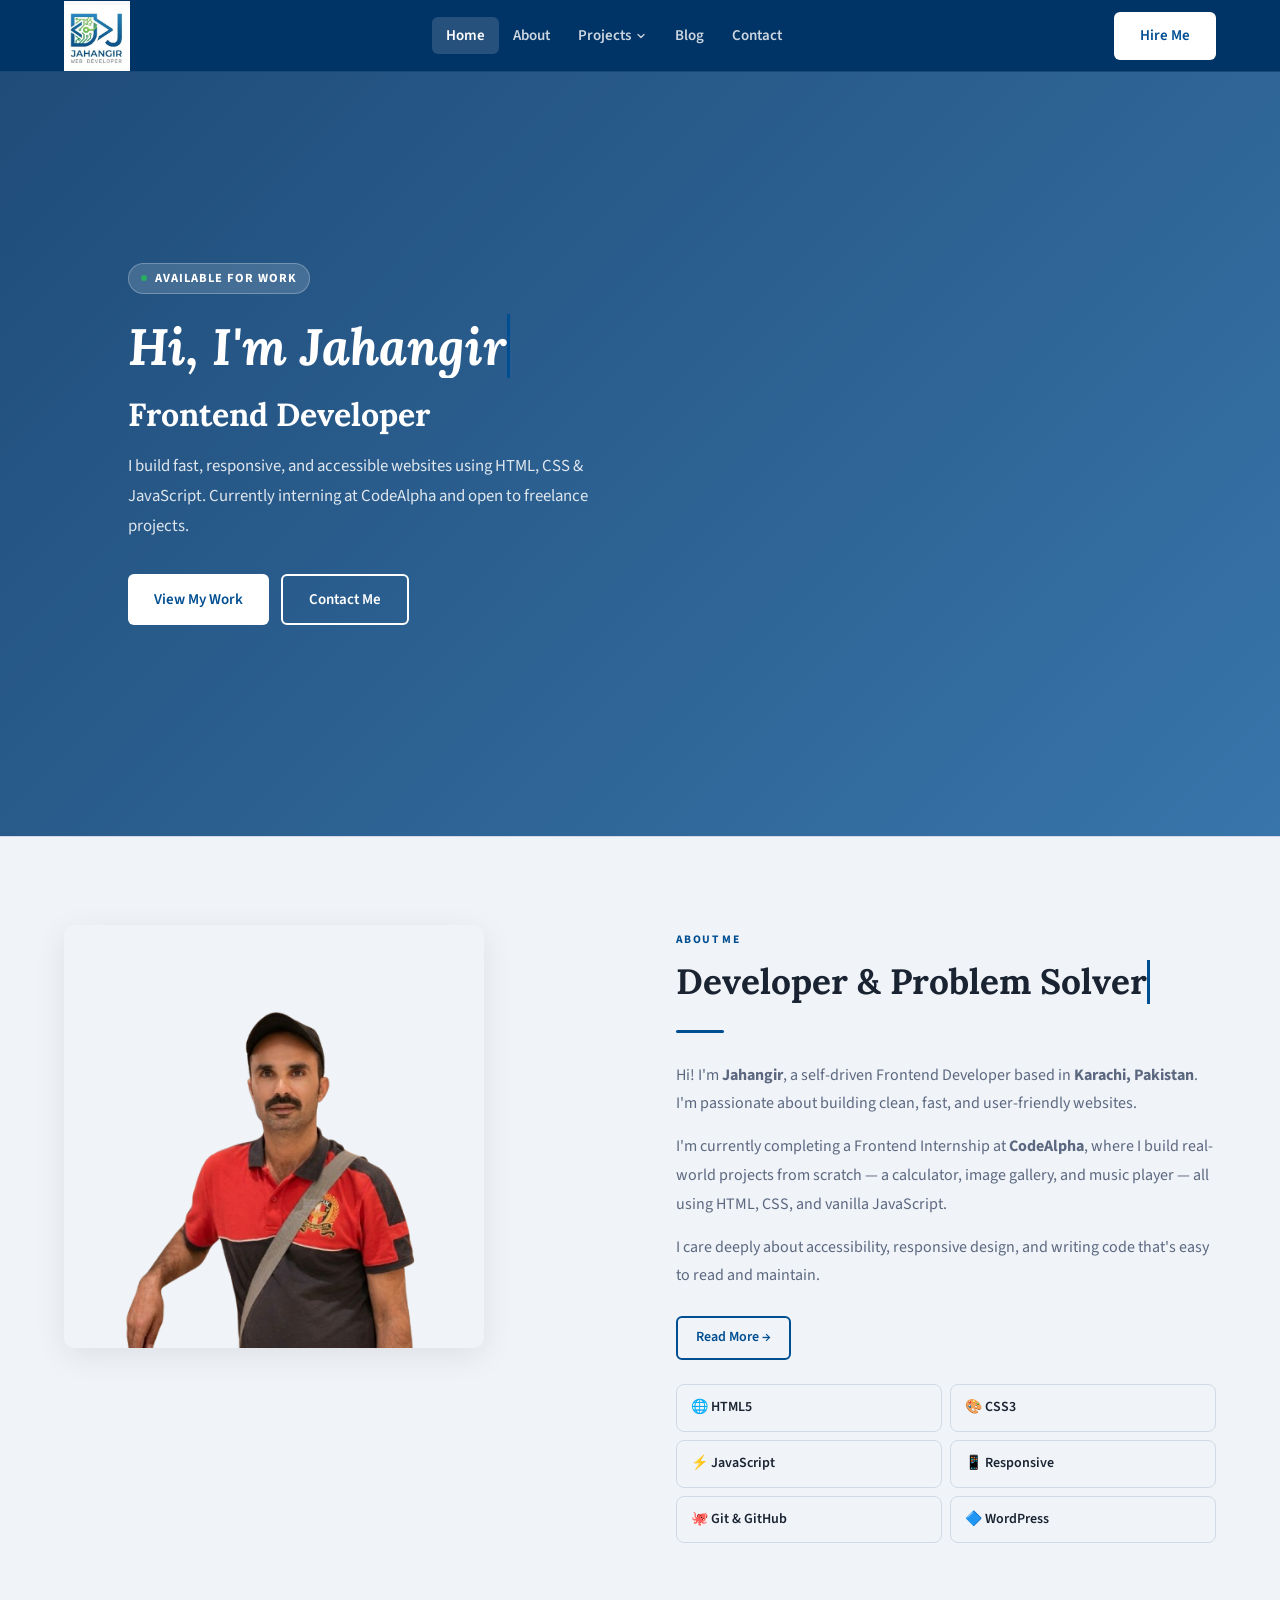
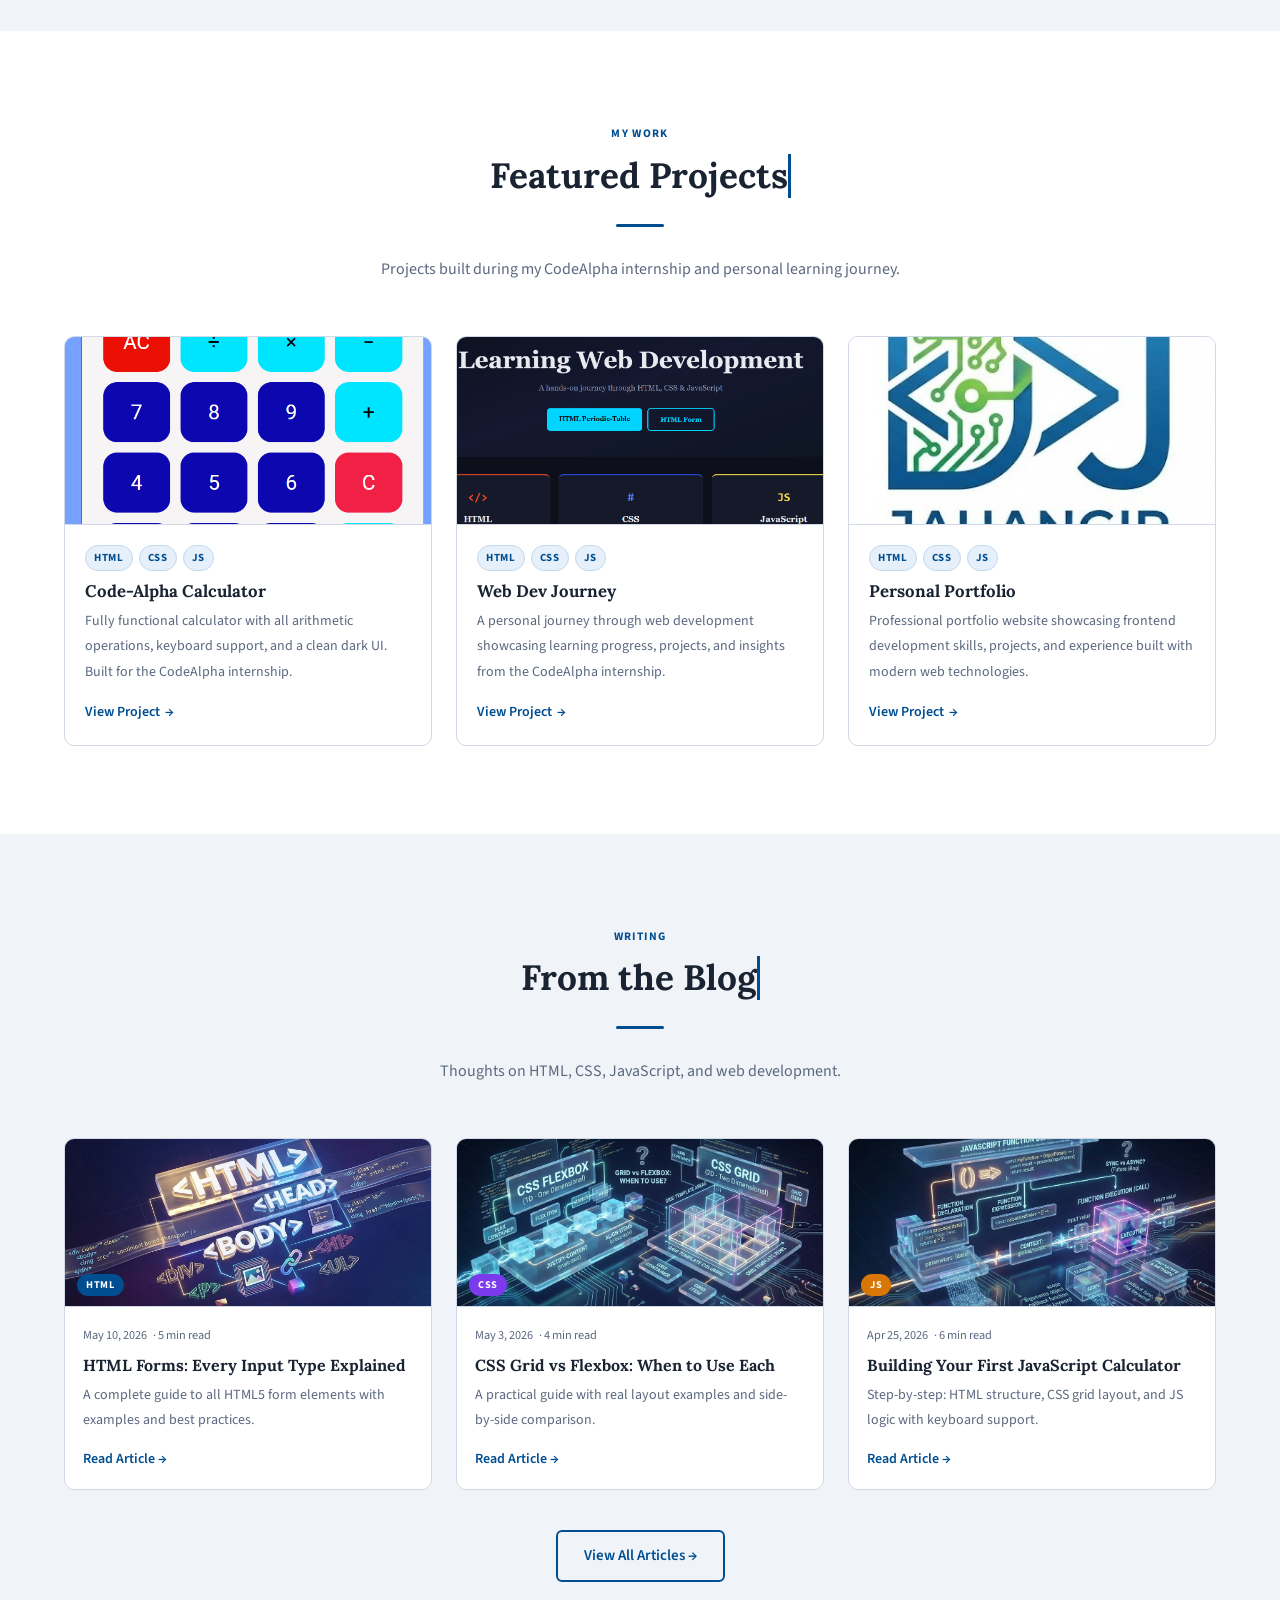
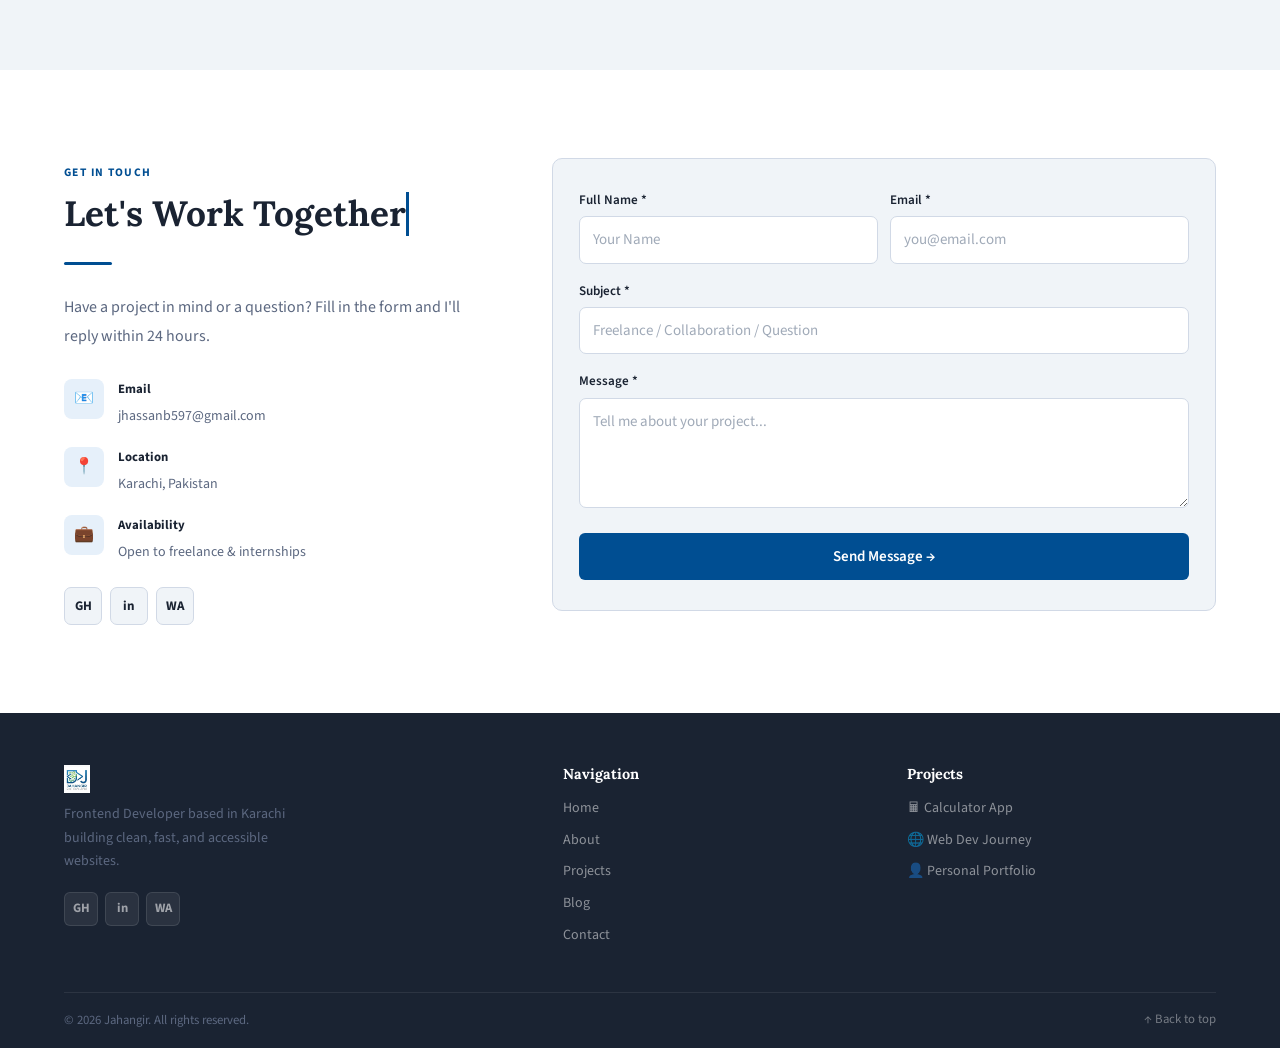
==== index.html @ 10754dc6 "portfolio site" ====
<!DOCTYPE html>
<html lang="en">
<head>
  <meta charset="UTF-8">
  <meta name="viewport" content="width=device-width, initial-scale=1.0">
  <title>Jahangir — Frontend Developer</title>
  <meta name="description" content="Frontend Developer based in Karachi building fast, accessible websites with HTML, CSS and JavaScript.">
  <link rel="preconnect" href="https://fonts.googleapis.com">
  <link rel="preconnect" href="https://fonts.gstatic.com" crossorigin>
  <link href="https://fonts.googleapis.com/css2?family=Lora:wght@400;600;700&family=Source+Sans+3:wght@400;500;600;700&display=swap" rel="stylesheet">
  <link rel="stylesheet" href="assets/css/style.css">
</head>
<body>

<!-- ═══════════════════════════════
     HEADER
═══════════════════════════════ -->
<header class="header" id="top">
  <nav class="nav">

    <!-- Brand — left -->
    <a href="index.html" class="brand" aria-label="Home">
      <img src="assets/images/logo.jpg" alt="Jahangir" style="height:70px;width:auto;">
    </a>

    <!-- Desktop links — right -->
    <ul class="nav-links" role="list">
      <li><a href="index.html" class="active">Home</a></li>
      <li><a href="about.html">About</a></li>
      <li class="dd">
        <a href="#projects" aria-haspopup="true" aria-expanded="false">
          Projects
          <svg viewBox="0 0 24 24" fill="none" stroke="currentColor" stroke-width="2.5" stroke-linecap="round" stroke-linejoin="round" aria-hidden="true"><polyline points="6 9 12 15 18 9"/></svg>
        </a>
        <ul class="dd-menu" role="menu">
          <li><a href="https://jhassanb597-sys.github.io/cal.code.alpha/" role="menuitem">🖩 Calculator</a></li>
          <li><a href="https://jhassanb597-sys.github.io/portfolio-site/" role="menuitem">🌐 Web Dev Journey</a></li>
          <li><a href="#" role="menuitem">👤 Personal Portfolio</a></li>
        </ul>
      </li>
      <li><a href="blog.html">Blog</a></li>
      <li><a href="contact.html">Contact</a></li>
    </ul>

    <a href="contact.html" class="btn btn-solid" style="margin-left:16px;">Hire Me</a>

    <button class="ham" aria-label="Open menu" aria-expanded="false">
      <span></span><span></span><span></span>
    </button>
  </nav>
</header>

<!-- Mobile drawer -->
<nav class="mob" aria-label="Mobile menu">
  <a href="index.html">Home</a>
  <a href="about.html">About</a>
  <a href="#projects">Projects</a>
  <a href="blog.html">Blog</a>
  <a href="contact.html">Contact</a>
  <a href="contact.html" class="btn btn-solid">Hire Me</a>
</nav>

<main>

<!-- ═══════════════════════════════
     HERO
═══════════════════════════════ -->
<section class="hero" id="home">
  <!-- Full background video -->
  <div class="hero-video-bg">
    <video autoplay loop muted playsinline class="hero-video-full">
      <source src="assets/images/code.animate.mp4" type="video/mp4">
      Your browser does not support the video tag.
    </video>
    <div class="hero-video-bg-overlay"></div>
  </div>

  <div class="hero-grid">

    <!-- Left: text -->
    <div class="hero-content">
      <div class="hero-tag">
        <span aria-hidden="true"></span>
        Available for work
      </div>
      <h1><em class="typewriter">Hi, I'm Jahangir</em><br><span class="subtitle">Frontend Developer</span></h1>
      <p class="lead">
        I build fast, responsive, and accessible websites using HTML, CSS & JavaScript.
        Currently interning at CodeAlpha and open to freelance projects.
      </p>
      <div class="hero-btns">
        <a href="https://github.com/jhassanb597-sys" class="btn btn-solid">View My Work</a>
        <a href="contact.html" class="btn btn-border">Contact Me</a>
      </div>
    </div>

  </div>
</section>

<!-- ═══════════════════════════════
     ABOUT
═══════════════════════════════ -->
<section class="sec-alt" id="about">
  <div class="wrap">
    <div class="about-grid">

      <!-- Image -->
      <img src="assets/images/mypic.png" alt="Jahangir" class="reveal" style="width:100%;max-width:420px;border-radius:10px;box-shadow:0 8px 32px rgba(0,0,0,.08);">

      <!-- Text -->
      <div class="about-text reveal">
        <span class="eyebrow">About Me</span>
        <h2><span class="typewriter">Developer & Problem Solver</span></h2>
        <div class="rule"></div>
      <p>Hi! I'm <strong>Jahangir</strong>, a self-driven Frontend Developer based in <strong>Karachi, Pakistan</strong>. I'm passionate about building clean, fast, and user-friendly websites.</p>
        <p>I'm currently completing a Frontend Internship at <strong>CodeAlpha</strong>, where I build real-world projects from scratch — a calculator, image gallery, and music player — all using HTML, CSS, and vanilla JavaScript.</p>
        <p>I care deeply about accessibility, responsive design, and writing code that's easy to read and maintain.</p>
        <a href="about.html" class="btn btn-border btn-sm" style="margin-top:12px;">Read More →</a>

        <div class="skills">
          <div class="skill">🌐 HTML5</div>
          <div class="skill">🎨 CSS3</div>
          <div class="skill">⚡ JavaScript</div>
          <div class="skill">📱 Responsive</div>
          <div class="skill">🐙 Git & GitHub</div>
          <div class="skill">🔷 WordPress</div>
        </div>
      </div>

    </div>
  </div>
</section>

<!-- ═══════════════════════════════
     PROJECTS
═══════════════════════════════ -->
<section class="sec" id="projects">
  <div class="wrap">
    <div class="tc reveal">
      <span class="eyebrow">My Work</span>
      <h2><span class="typewriter">Featured Projects</span></h2>
      <div class="rule"></div>
      <p class="section-intro">Projects built during my CodeAlpha internship and personal learning journey.</p>
    </div>

    <div class="proj-grid">

      <article class="proj-card reveal">
        <div class="proj-thumb" style="background-image:url('assets/images/calculator.png');background-size:cover;background-position:center;">
        </div>
        <div class="proj-body">
          <div class="proj-tags">
            <span class="tag">HTML</span><span class="tag">CSS</span><span class="tag">JS</span>
          </div>
          <h3>Code-Alpha Calculator</h3>
          <p>Fully functional calculator with all arithmetic operations, keyboard support, and a clean dark UI. Built for the CodeAlpha internship.</p>
          <a href="https://jhassanb597-sys.github.io/cal.code.alpha/" class="proj-link" target="_blank" rel="noopener">
            View Project <span aria-hidden="true">→</span>
          </a>
        </div>
      </article>

      <article class="proj-card reveal">
        <div class="proj-thumb" style="background-image:url('assets/images/webdev.png');background-size:cover;background-position:center;">
        </div>
        <div class="proj-body">
          <div class="proj-tags">
            <span class="tag">HTML</span><span class="tag">CSS</span><span class="tag">JS</span>
          </div>
          <h3>Web Dev Journey</h3>
          <p>A personal journey through web development showcasing learning progress, projects, and insights from the CodeAlpha internship.</p>
          <a href="https://jhassanb597-sys.github.io/portfolio-site/" class="proj-link" target="_blank" rel="noopener">
            View Project <span aria-hidden="true">→</span>
          </a>
        </div>
      </article>

      <article class="proj-card reveal">
        <div class="proj-thumb" style="background-image:url('assets/images/logo.jpg');background-size:cover;background-position:center;">
        </div>
        <div class="proj-body">
          <div class="proj-tags">
            <span class="tag">HTML</span><span class="tag">CSS</span><span class="tag">JS</span>
          </div>
          <h3>Personal Portfolio</h3>
          <p>Professional portfolio website showcasing frontend development skills, projects, and experience built with modern web technologies.</p>
          <a href="#" class="proj-link">
            View Project <span aria-hidden="true">→</span>
          </a>
        </div>
      </article>

    </div>
  </div>
</section>

<!-- ═══════════════════════════════
     BLOG PREVIEW
═══════════════════════════════ -->
<section class="sec-alt" id="blog">
  <div class="wrap">
    <div class="tc reveal">
      <span class="eyebrow">Writing</span>
      <h2><span class="typewriter">From the Blog</span></h2>
      <div class="rule"></div>
      <p class="section-intro">Thoughts on HTML, CSS, JavaScript, and web development.</p>
    </div>

    <div class="blog-grid">

      <article class="blog-card reveal">
        <div class="blog-thumb" style="background-image:url('assets/images/html.png');background-size:cover;background-position:center;">
          <span class="blog-cat">HTML</span>
        </div>
        <div class="blog-body">
          <div class="blog-meta"><span>May 10, 2026</span><span>· 5 min read</span></div>
          <h3>HTML Forms: Every Input Type Explained</h3>
          <p>A complete guide to all HTML5 form elements with examples and best practices.</p>
          <a href="blog-post.html" class="read-more">Read Article →</a>
        </div>
      </article>

      <article class="blog-card reveal">
        <div class="blog-thumb" style="background-image:url('assets/images/css.png');background-size:cover;background-position:center;">
          <span class="blog-cat" style="background:#7c3aed;">CSS</span>
        </div>
        <div class="blog-body">
          <div class="blog-meta"><span>May 3, 2026</span><span>· 4 min read</span></div>
          <h3>CSS Grid vs Flexbox: When to Use Each</h3>
          <p>A practical guide with real layout examples and side-by-side comparison.</p>
          <a href="css-grid-vs-flexbox.html" class="read-more">Read Article →</a>
        </div>
      </article>

      <article class="blog-card reveal">
        <div class="blog-thumb" style="background-image:url('assets/images/java.png');background-size:cover;background-position:center;">
          <span class="blog-cat" style="background:#d97706;">JS</span>
        </div>
        <div class="blog-body">
          <div class="blog-meta"><span>Apr 25, 2026</span><span>· 6 min read</span></div>
          <h3>Building Your First JavaScript Calculator</h3>
          <p>Step-by-step: HTML structure, CSS grid layout, and JS logic with keyboard support.</p>
          <a href="js-calculator-guide.html" class="read-more">Read Article →</a>
        </div>
      </article>

    </div>

    <div class="tc reveal" style="margin-top:40px;">
      <a href="blog.html" class="btn btn-border">View All Articles →</a>
    </div>
  </div>
</section>

<!-- ═══════════════════════════════
     CONTACT
═══════════════════════════════ -->
<section class="sec" id="contact">
  <div class="wrap">
    <div class="contact-grid">

      <!-- Info -->
      <div class="contact-info reveal">
        <span class="eyebrow">Get In Touch</span>
        <h2><span class="typewriter">Let's Work Together</span></h2>
        <div class="rule"></div>
        <p>Have a project in mind or a question? Fill in the form and I'll reply within 24 hours.</p>

        <div class="citem">
          <div class="cicon">📧</div>
          <div>
            <strong>Email</strong>
            <a href="mailto:jhassanb597@gmail.com">jhassanb597@gmail.com</a>
          </div>
        </div>
        <div class="citem">
          <div class="cicon">📍</div>
          <div><strong>Location</strong><span>Karachi, Pakistan</span></div>
        </div>
        <div class="citem">
          <div class="cicon">💼</div>
          <div><strong>Availability</strong><span>Open to freelance & internships</span></div>
        </div>

        <div class="socials">
          <a href="https://github.com/jhassanb597-sys"        class="sbtn" target="_blank" rel="noopener" aria-label="GitHub">GH</a>
          <a href="https://linkedin.com/in/yourlinkedin" class="sbtn" target="_blank" rel="noopener" aria-label="LinkedIn">in</a>
          <a href="https://wa.me/923172594192"      class="sbtn" target="_blank" rel="noopener" aria-label="WhatsApp">WA</a>
        </div>
      </div>

      <!-- Form -->
      <div class="reveal">
        <div id="form-success" class="fsuccess">✅ Message sent! I'll reply soon.</div>
        <!--
          To make this form send real emails, choose one:
          A) Formspree — set action="https://formspree.io/f/YOUR_ID" method="POST"
          B) EmailJS   — use emailjs.send() in script.js
          C) PHP       — fetch('/send.php', { method:'POST', body: new FormData(form) })
        -->
        <form class="fbox" id="contact-form" novalidate>
          <div class="row2">
            <div class="field">
              <label for="name">Full Name *</label>
              <input type="text" id="name" name="name" placeholder="Your Name" autocomplete="name" required>
              <span class="ferr" id="name-err" role="alert"></span>
            </div>
            <div class="field">
              <label for="email">Email *</label>
              <input type="email" id="email" name="email" placeholder="you@email.com" autocomplete="email" required>
              <span class="ferr" id="email-err" role="alert"></span>
            </div>
          </div>
          <div class="field">
            <label for="subject">Subject *</label>
            <input type="text" id="subject" name="subject" placeholder="Freelance / Collaboration / Question" required>
            <span class="ferr" id="subject-err" role="alert"></span>
          </div>
          <div class="field">
            <label for="message">Message *</label>
            <textarea id="message" name="message" placeholder="Tell me about your project..." required></textarea>
            <span class="ferr" id="message-err" role="alert"></span>
          </div>
          <button type="submit" class="btn btn-solid" style="width:100%;justify-content:center;">Send Message →</button>
        </form>
      </div>

    </div>
  </div>
</section>

</main>

<!-- ═══════════════════════════════
     FOOTER
═══════════════════════════════ -->
<footer class="footer">
  <div class="wrap">
    <div class="footer-grid">

      <div class="fbrand">
        <a href="index.html" class="brand"><img src="assets/images/logo.jpg" alt="Jahangir" style="height:28px;width:auto;"></a>
        <p>Frontend Developer based in Karachi building clean, fast, and accessible websites.</p>
        <div class="fsoc">
          <a href="https://github.com/jhassanb597-sys"        target="_blank" rel="noopener" aria-label="GitHub">GH</a>
          <a href="https://linkedin.com/in/yourlinkedin" target="_blank" rel="noopener" aria-label="LinkedIn">in</a>
          <a href="https://wa.me/923172594192"      target="_blank" rel="noopener" aria-label="WhatsApp">WA</a>
        </div>
      </div>

      <div class="fcol">
        <h4>Navigation</h4>
        <a href="index.html">Home</a>
        <a href="about.html">About</a>
        <a href="#projects">Projects</a>
        <a href="blog.html">Blog</a>
        <a href="contact.html">Contact</a>
      </div>

      <div class="fcol">
        <h4>Projects</h4>
        <a href="https://jhassanb597-sys.github.io/cal.code.alpha/">🖩 Calculator App</a>
        <a href="https://jhassanb597-sys.github.io/portfolio-site/">🌐 Web Dev Journey</a>
        <a href="#">👤 Personal Portfolio</a>
      </div>

    </div>
    <div class="footer-bar">
      <p>&copy; <span class="yr"></span> Jahangir. All rights reserved.</p>
      <a href="#top">↑ Back to top</a>
    </div>
  </div>
</footer>

<button id="btt" aria-label="Back to top">↑</button>
<script src="assets/js/script.js"></script>
</body>
</html>
---- assets/css/style.css ----
/* ============================================
   Portfolio — style.css (Main Entry Point)
   Light, professional, content-focused
   Inspired by oceanhealthindex.org aesthetic

   This file imports split CSS modules for
   better organization and maintainability.
 ============================================ */

/* ── Import CSS Modules ── */
@import url('variables.css');
@import url('components.css');
@import url('responsive.css');
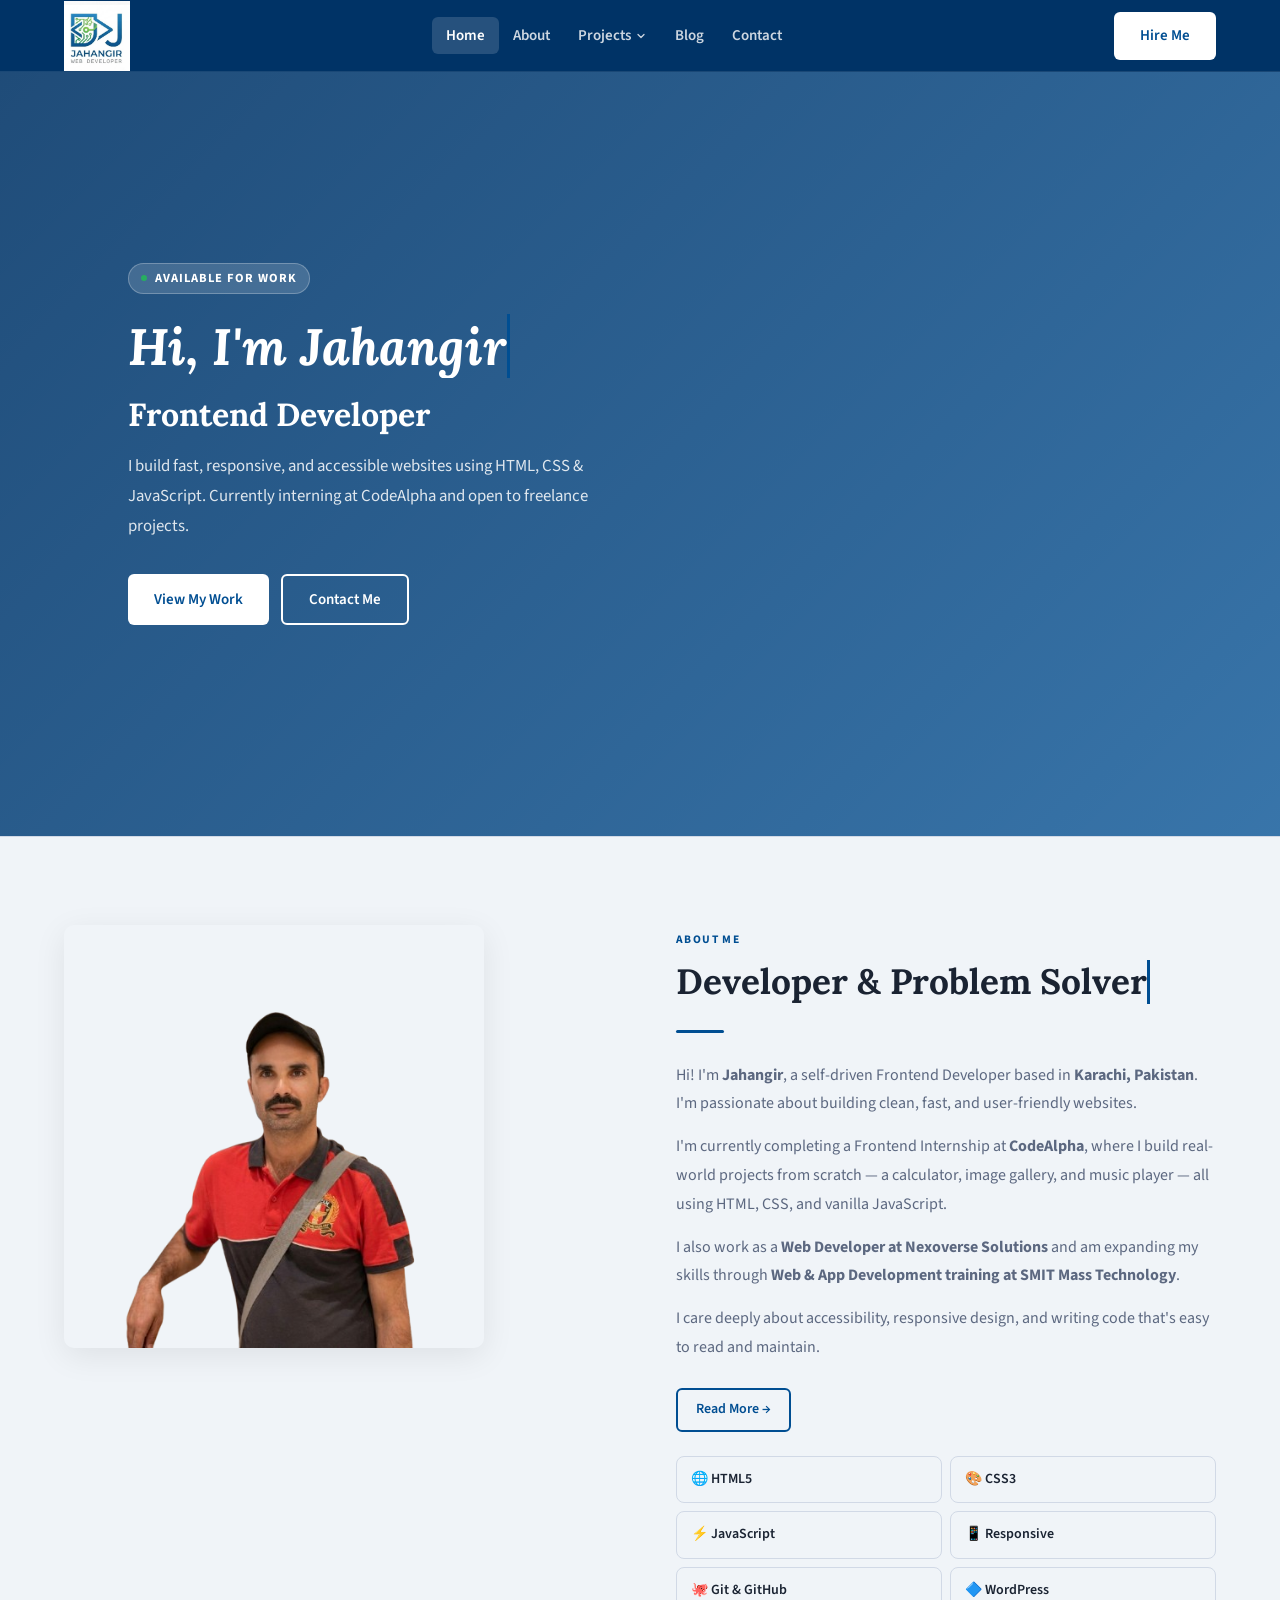
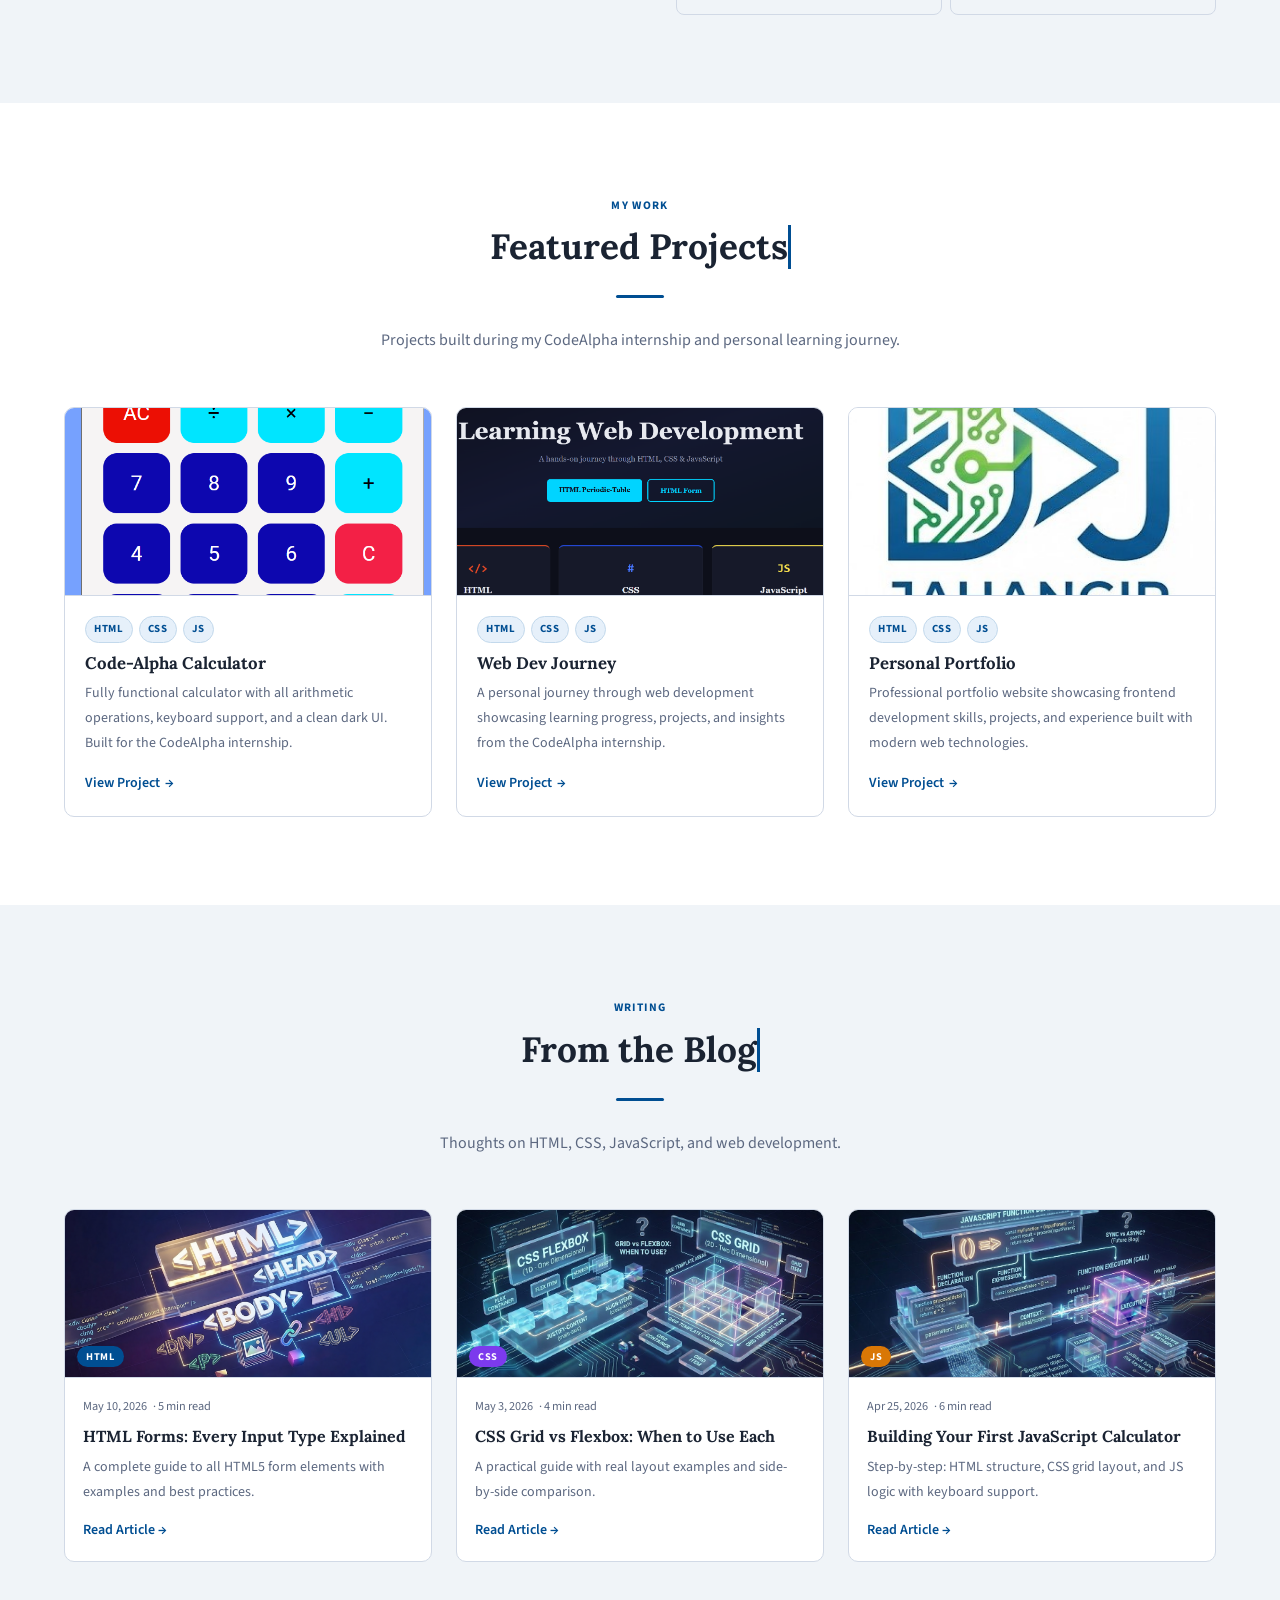
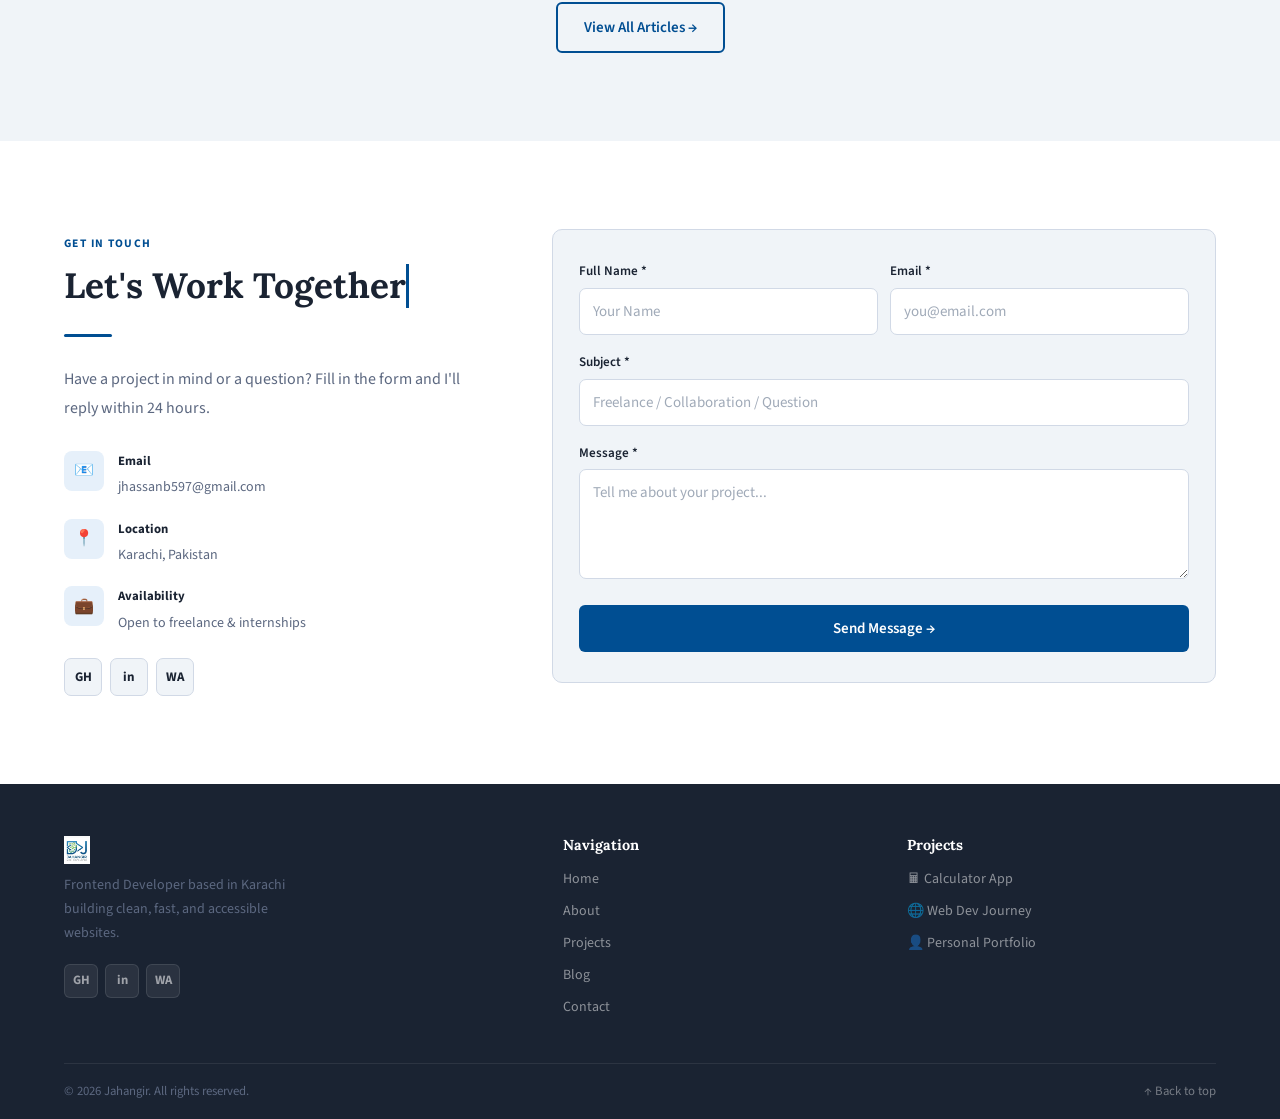
==== commit 8e52566d: "updated" ====
--- a/index.html
+++ b/index.html
@@ -114,6 +114,7 @@
         <div class="rule"></div>
       <p>Hi! I'm <strong>Jahangir</strong>, a self-driven Frontend Developer based in <strong>Karachi, Pakistan</strong>. I'm passionate about building clean, fast, and user-friendly websites.</p>
         <p>I'm currently completing a Frontend Internship at <strong>CodeAlpha</strong>, where I build real-world projects from scratch — a calculator, image gallery, and music player — all using HTML, CSS, and vanilla JavaScript.</p>
+        <p>I also work as a <strong>Web Developer at Nexoverse Solutions</strong> and am expanding my skills through <strong>Web & App Development training at SMIT Mass Technology</strong>.</p>
         <p>I care deeply about accessibility, responsive design, and writing code that's easy to read and maintain.</p>
         <a href="about.html" class="btn btn-border btn-sm" style="margin-top:12px;">Read More →</a>
 
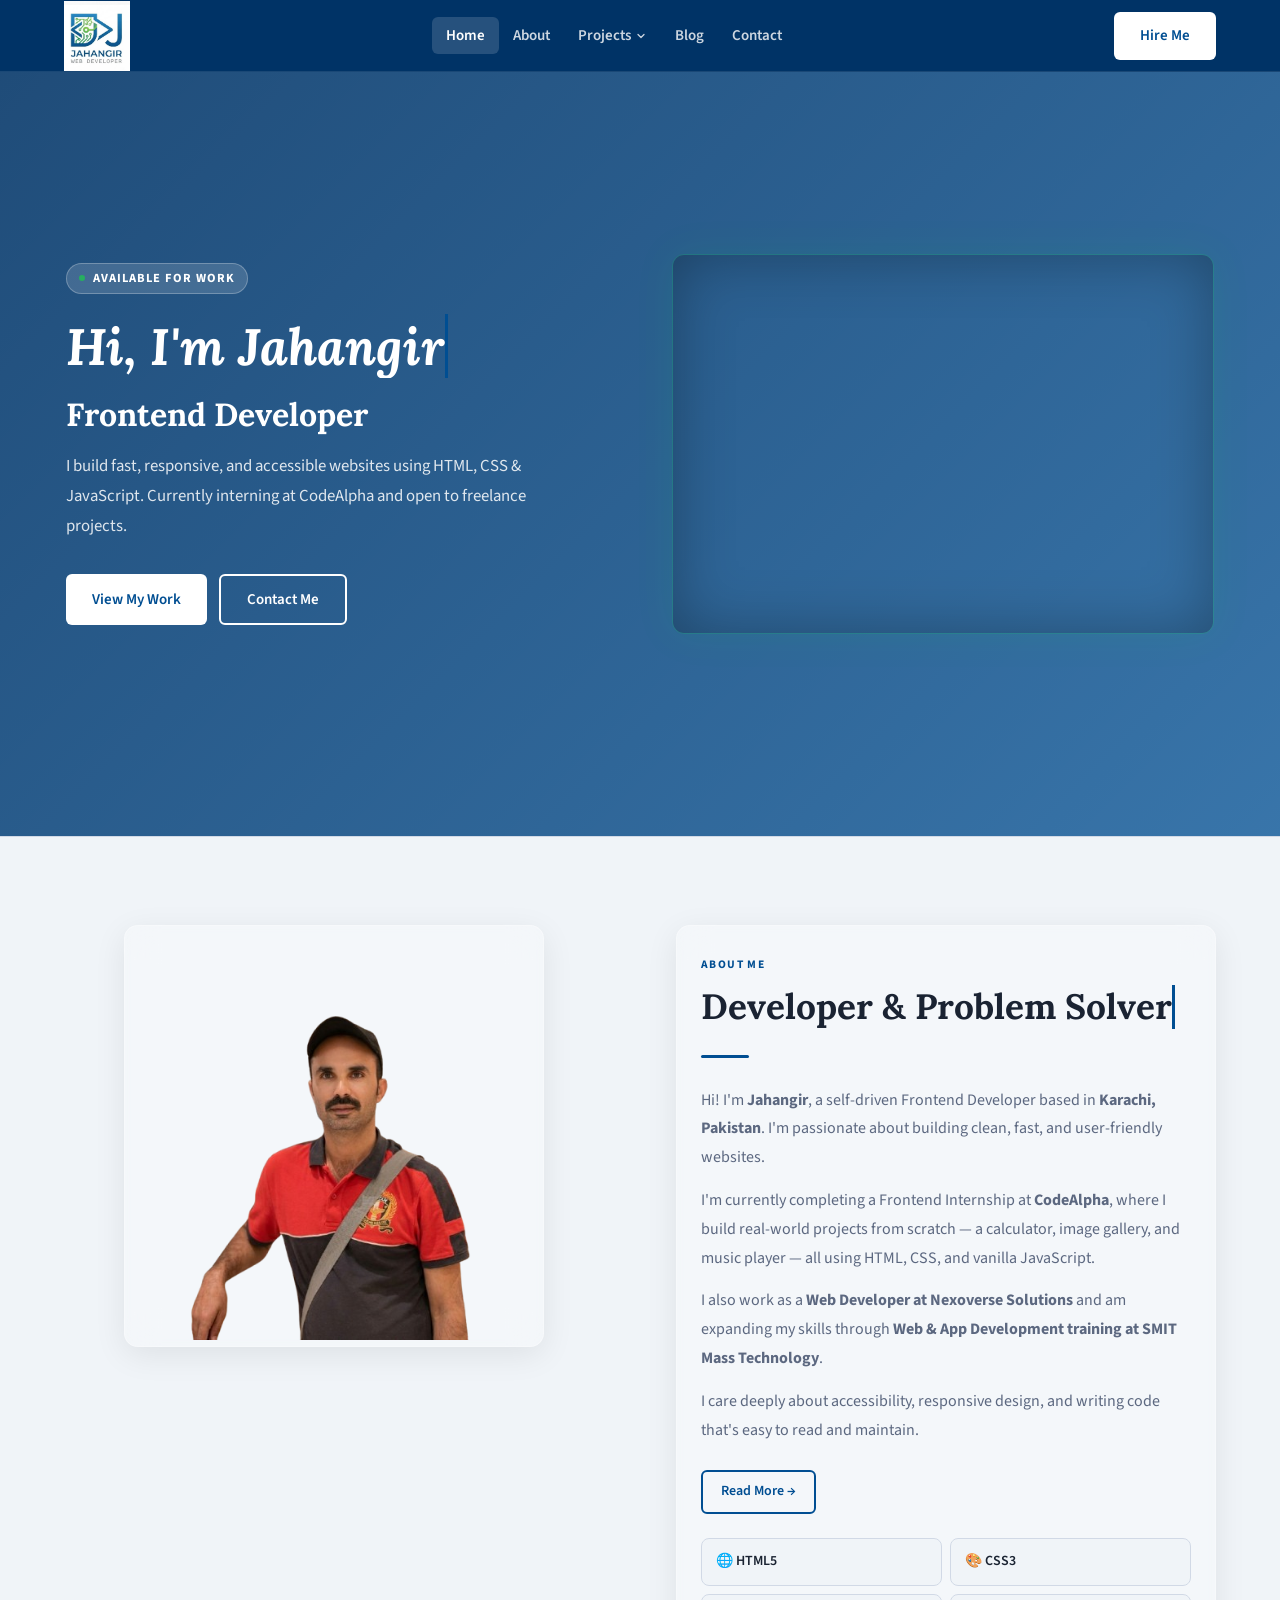
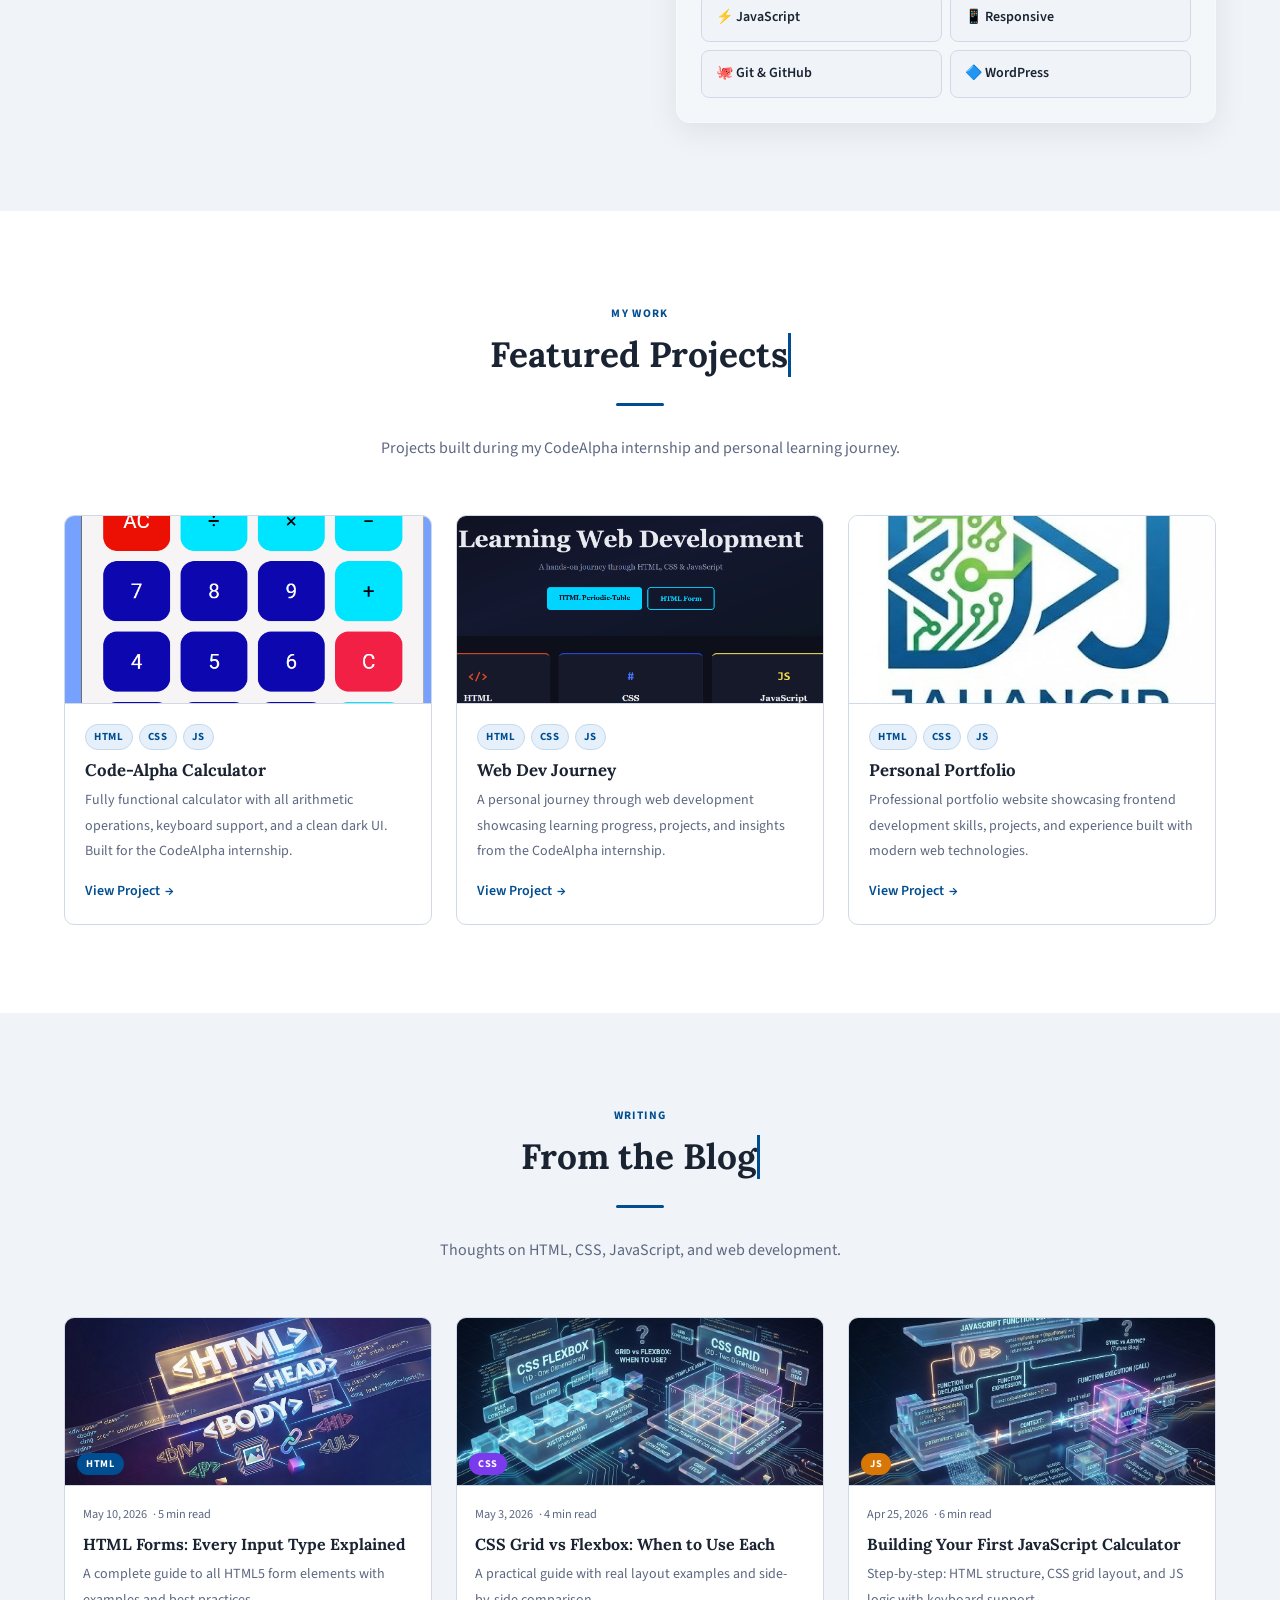
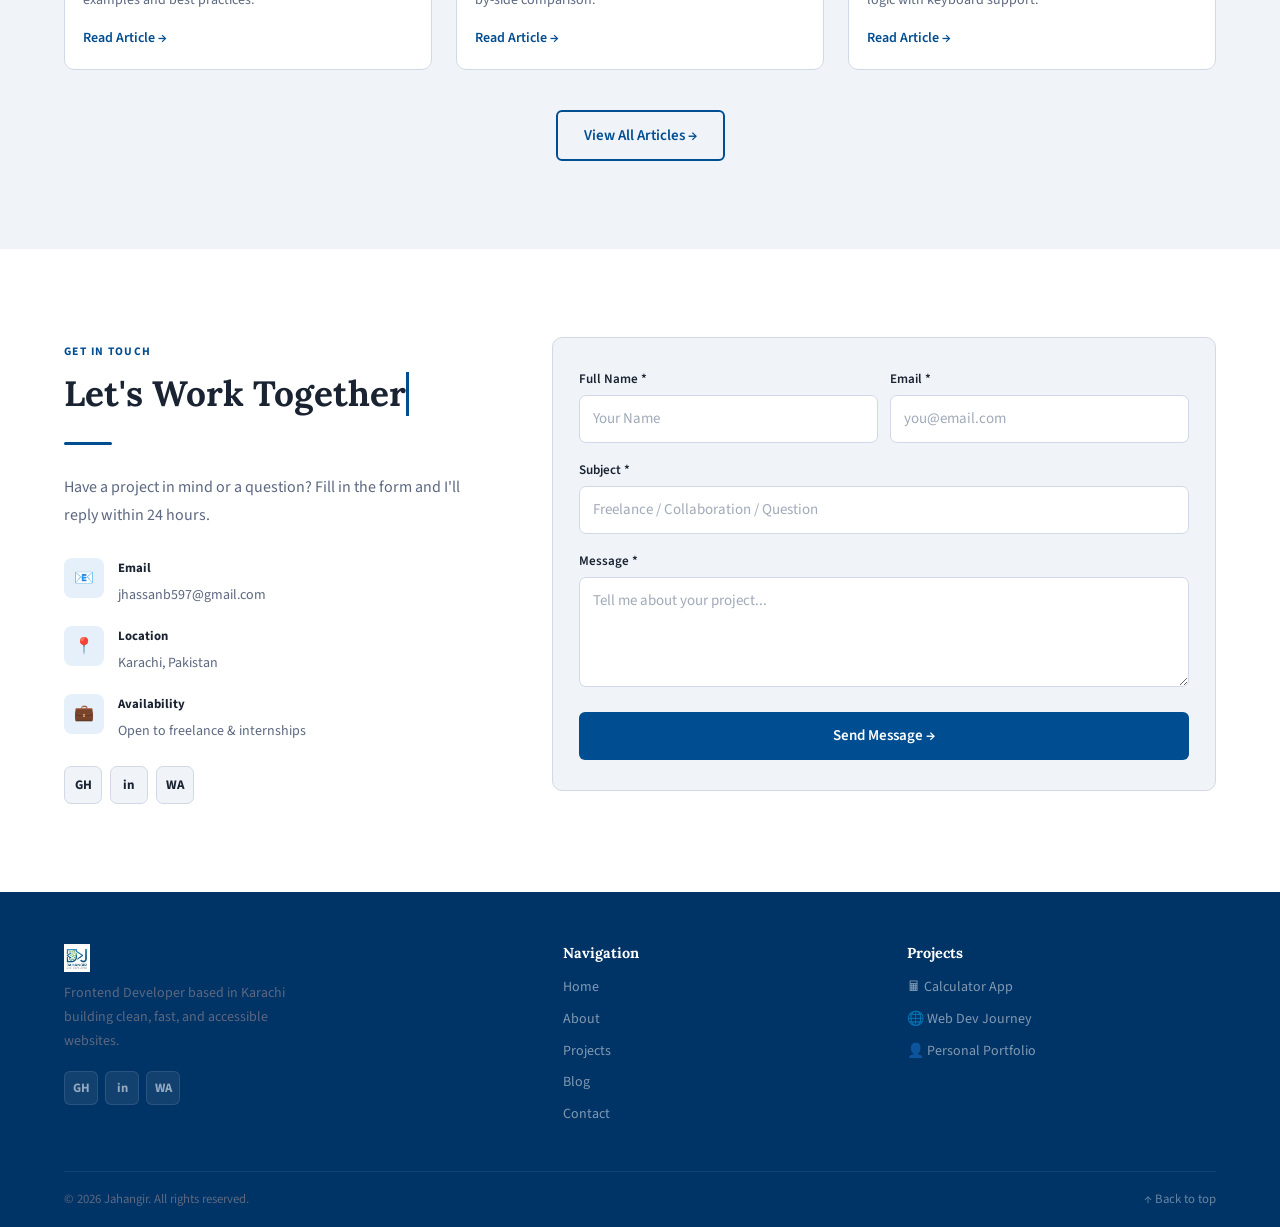
==== commit 91b23c22: "updated styles" ====
--- a/index.html
+++ b/index.html
@@ -9,6 +9,7 @@
   <link rel="preconnect" href="https://fonts.gstatic.com" crossorigin>
   <link href="https://fonts.googleapis.com/css2?family=Lora:wght@400;600;700&family=Source+Sans+3:wght@400;500;600;700&display=swap" rel="stylesheet">
   <link rel="stylesheet" href="assets/css/style.css">
+  <link rel="stylesheet" href="assets/css/matrix-rain.css">
 </head>
 <body>
 
@@ -94,6 +95,11 @@
       </div>
     </div>
 
+    <!-- Right: Matrix Rain Canvas -->
+    <div class="hero-matrix" aria-hidden="true">
+      <canvas id="matrix-canvas"></canvas>
+    </div>
+
   </div>
 </section>
 
@@ -105,10 +111,10 @@
     <div class="about-grid">
 
       <!-- Image -->
-      <img src="assets/images/mypic.png" alt="Jahangir" class="reveal" style="width:100%;max-width:420px;border-radius:10px;box-shadow:0 8px 32px rgba(0,0,0,.08);">
+      <img src="assets/images/mypic.png" alt="Jahangir" class="reveal glass" style="width:100%;max-width:420px;padding:6px;margin:0 auto;position:sticky;top:calc(var(--header-height) + 30px);">
 
       <!-- Text -->
-      <div class="about-text reveal">
+      <div class="about-text reveal glass">
         <span class="eyebrow">About Me</span>
         <h2><span class="typewriter">Developer & Problem Solver</span></h2>
         <div class="rule"></div>
@@ -293,12 +299,6 @@
       <!-- Form -->
       <div class="reveal">
         <div id="form-success" class="fsuccess">✅ Message sent! I'll reply soon.</div>
-        <!--
-          To make this form send real emails, choose one:
-          A) Formspree — set action="https://formspree.io/f/YOUR_ID" method="POST"
-          B) EmailJS   — use emailjs.send() in script.js
-          C) PHP       — fetch('/send.php', { method:'POST', body: new FormData(form) })
-        -->
         <form class="fbox" id="contact-form" novalidate>
           <div class="row2">
             <div class="field">
@@ -344,7 +344,7 @@
         <p>Frontend Developer based in Karachi building clean, fast, and accessible websites.</p>
         <div class="fsoc">
           <a href="https://github.com/jhassanb597-sys"        target="_blank" rel="noopener" aria-label="GitHub">GH</a>
-          <a href="https://linkedin.com/in/yourlinkedin" target="_blank" rel="noopener" aria-label="LinkedIn">in</a>
+          <a href="https://www.linkedin.com/in/jahangir-hassan-9037ba404/" target="_blank" rel="noopener" aria-label="LinkedIn">in</a>
           <a href="https://wa.me/923172594192"      target="_blank" rel="noopener" aria-label="WhatsApp">WA</a>
         </div>
       </div>
@@ -375,5 +375,6 @@
 
 <button id="btt" aria-label="Back to top">↑</button>
 <script src="assets/js/script.js"></script>
+<script src="assets/js/matrix-rain.js"></script>
 </body>
 </html>
--- a/assets/css/style.css
+++ b/assets/css/style.css
@@ -1,12 +1,3 @@
-/* ============================================
-   Portfolio — style.css (Main Entry Point)
-   Light, professional, content-focused
-   Inspired by oceanhealthindex.org aesthetic
-
-   This file imports split CSS modules for
-   better organization and maintainability.
- ============================================ */
-
 /* ── Import CSS Modules ── */
 @import url('variables.css');
 @import url('components.css');
--- a/assets/css/matrix-rain.css
+++ b/assets/css/matrix-rain.css
@@ -0,0 +1,22 @@
+/* ============================================
+   CSS Matrix Rain Effect
+ ============================================ */
+
+.hero-matrix {
+  position: relative;
+  height: 380px;
+  width: 100%;
+  border-radius: 12px;
+  overflow: hidden;
+  box-shadow: 0 0 40px rgba(0, 255, 65, 0.08), inset 0 0 60px rgba(0, 0, 0, 0.3);
+  border: 1px solid rgba(0, 255, 65, 0.15);
+}
+.hero-matrix canvas {
+  display: block;
+  width: 100%;
+  height: 100%;
+}
+
+@media (max-width: 768px) {
+  .hero-matrix { height: 240px; max-width: 420px; margin: 0 auto; }
+}
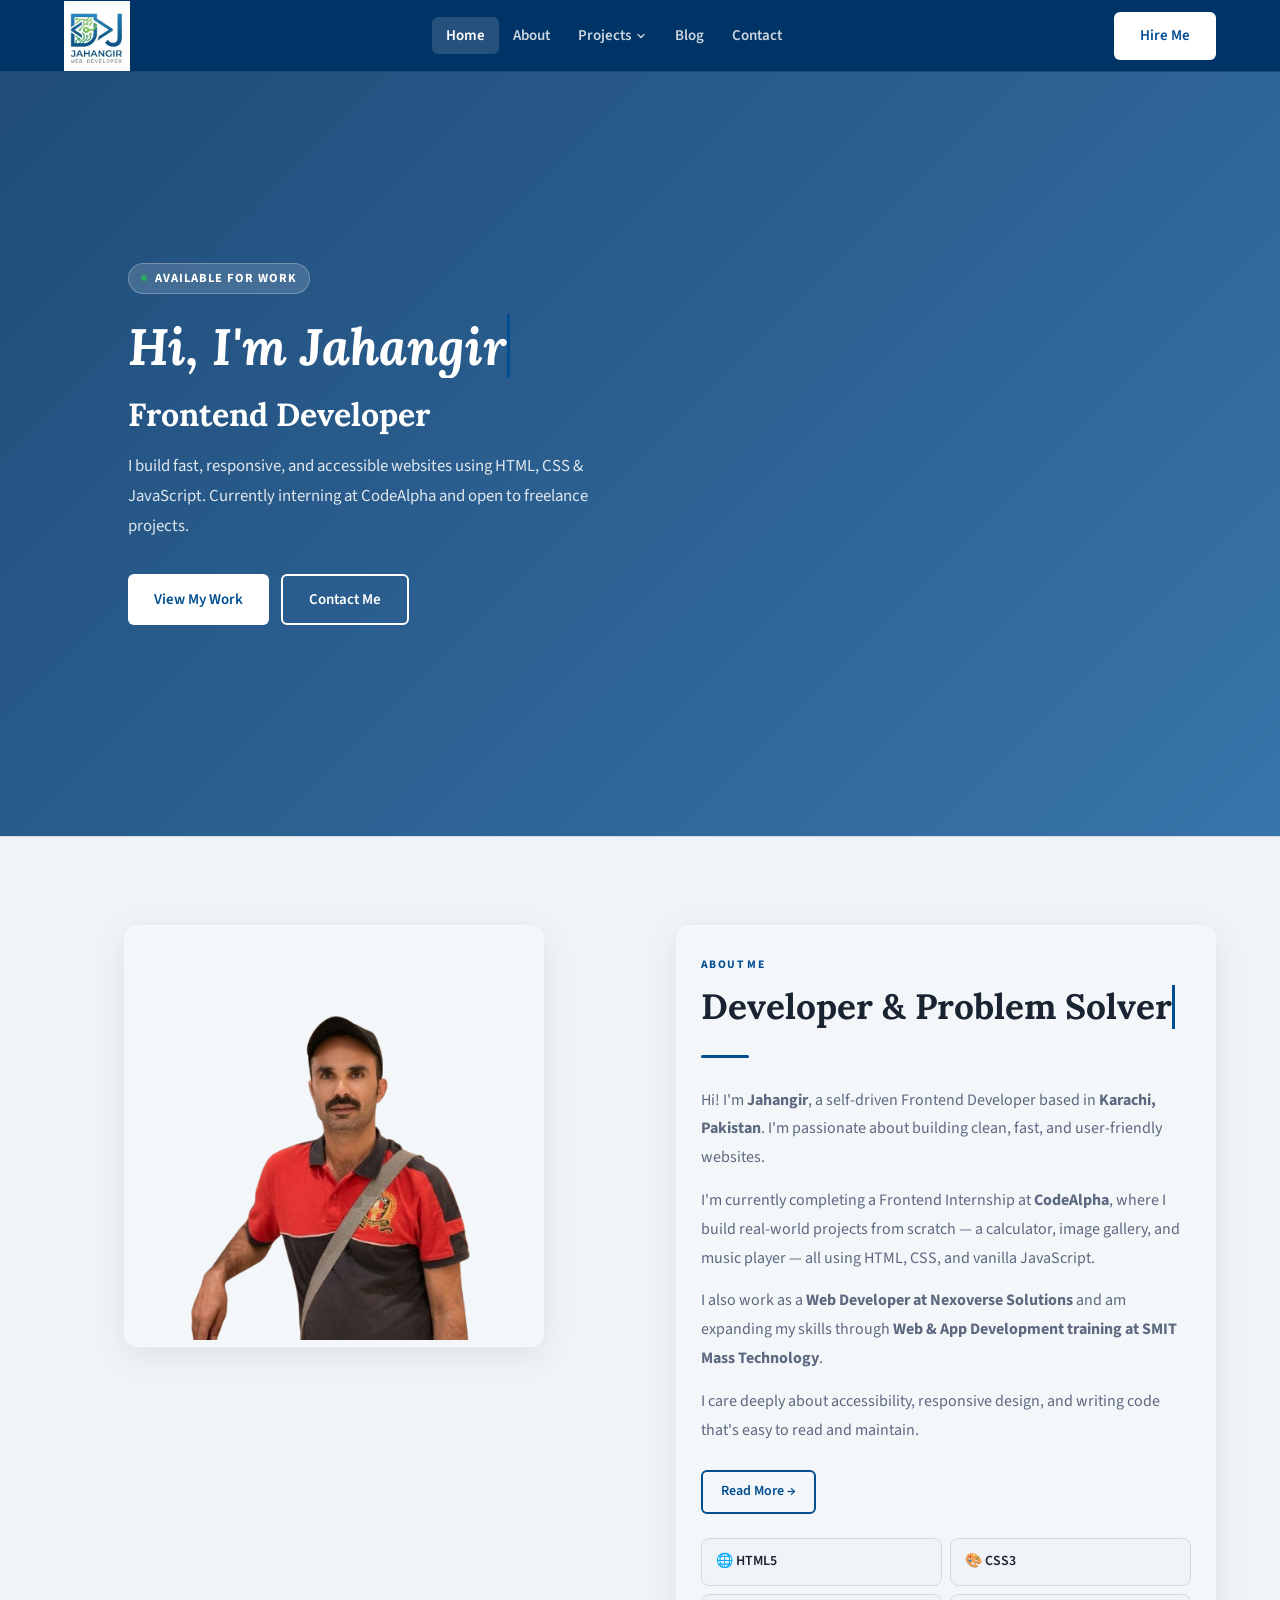
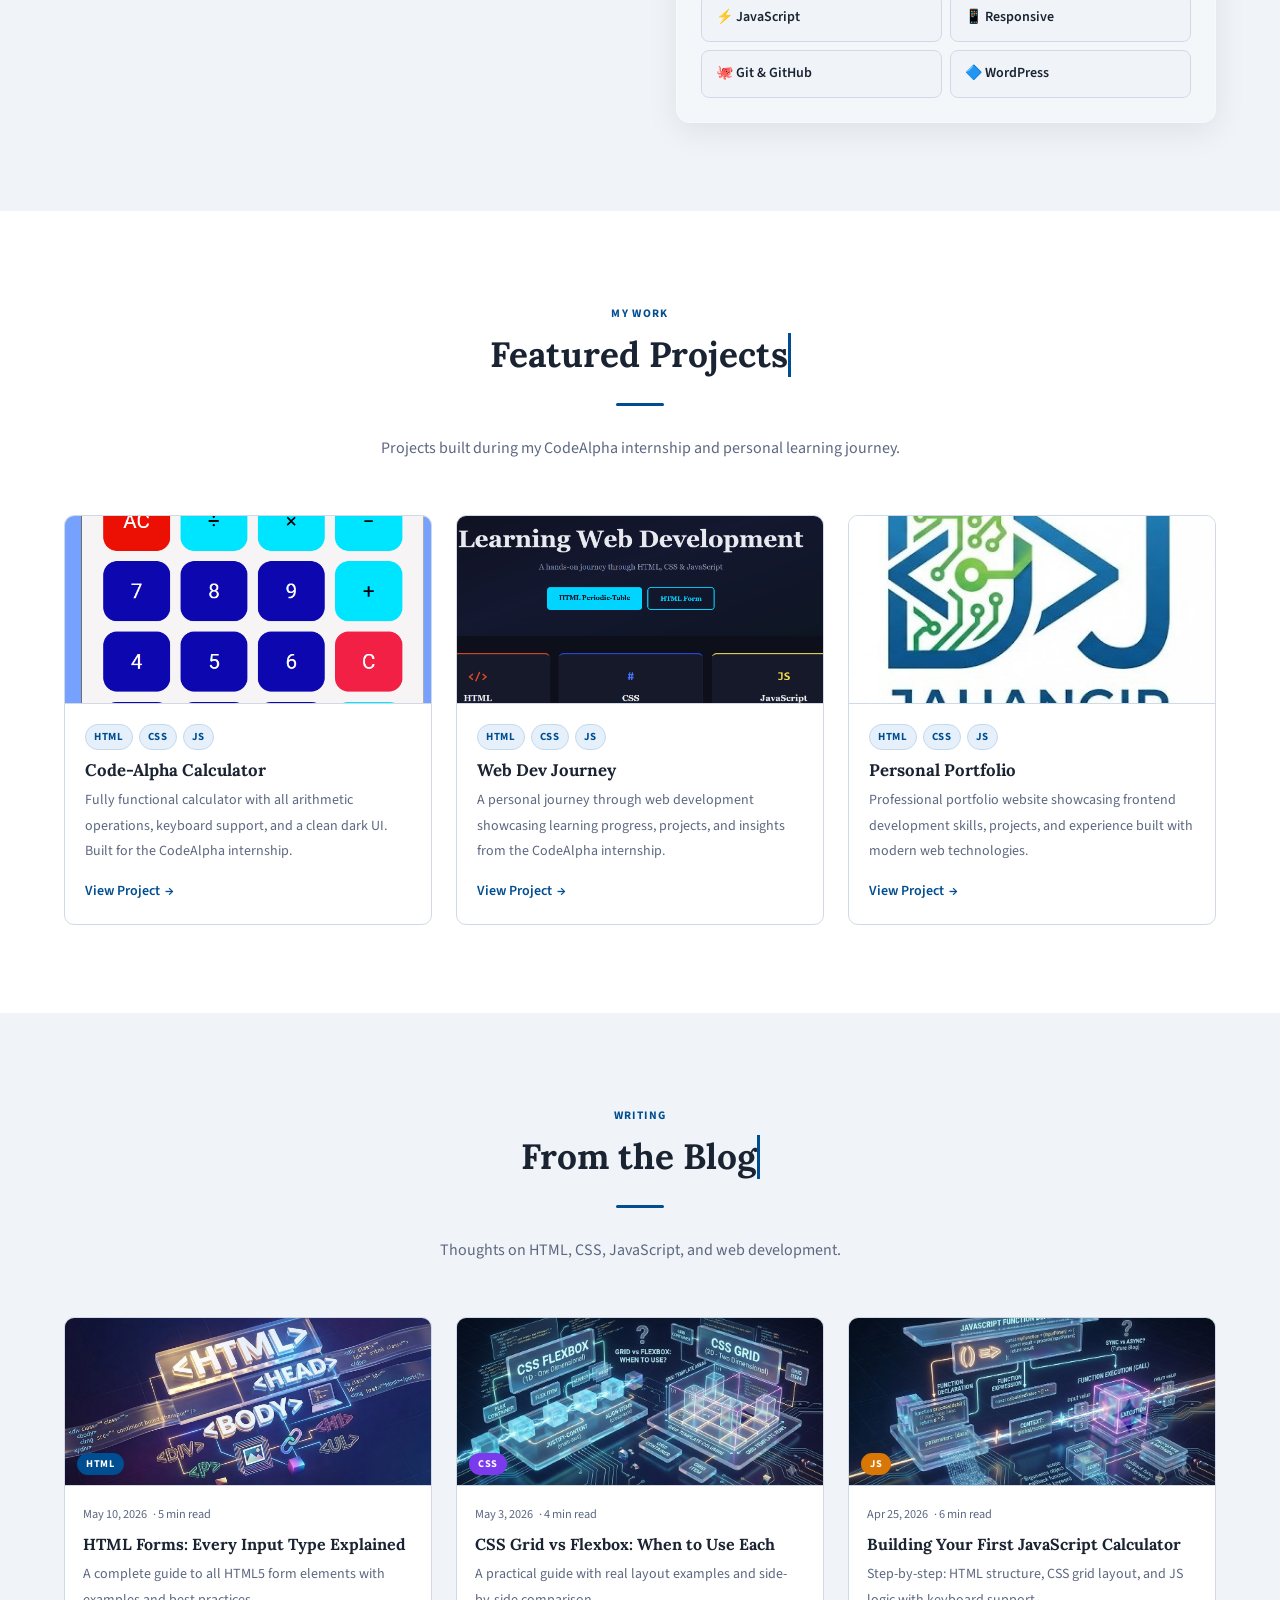
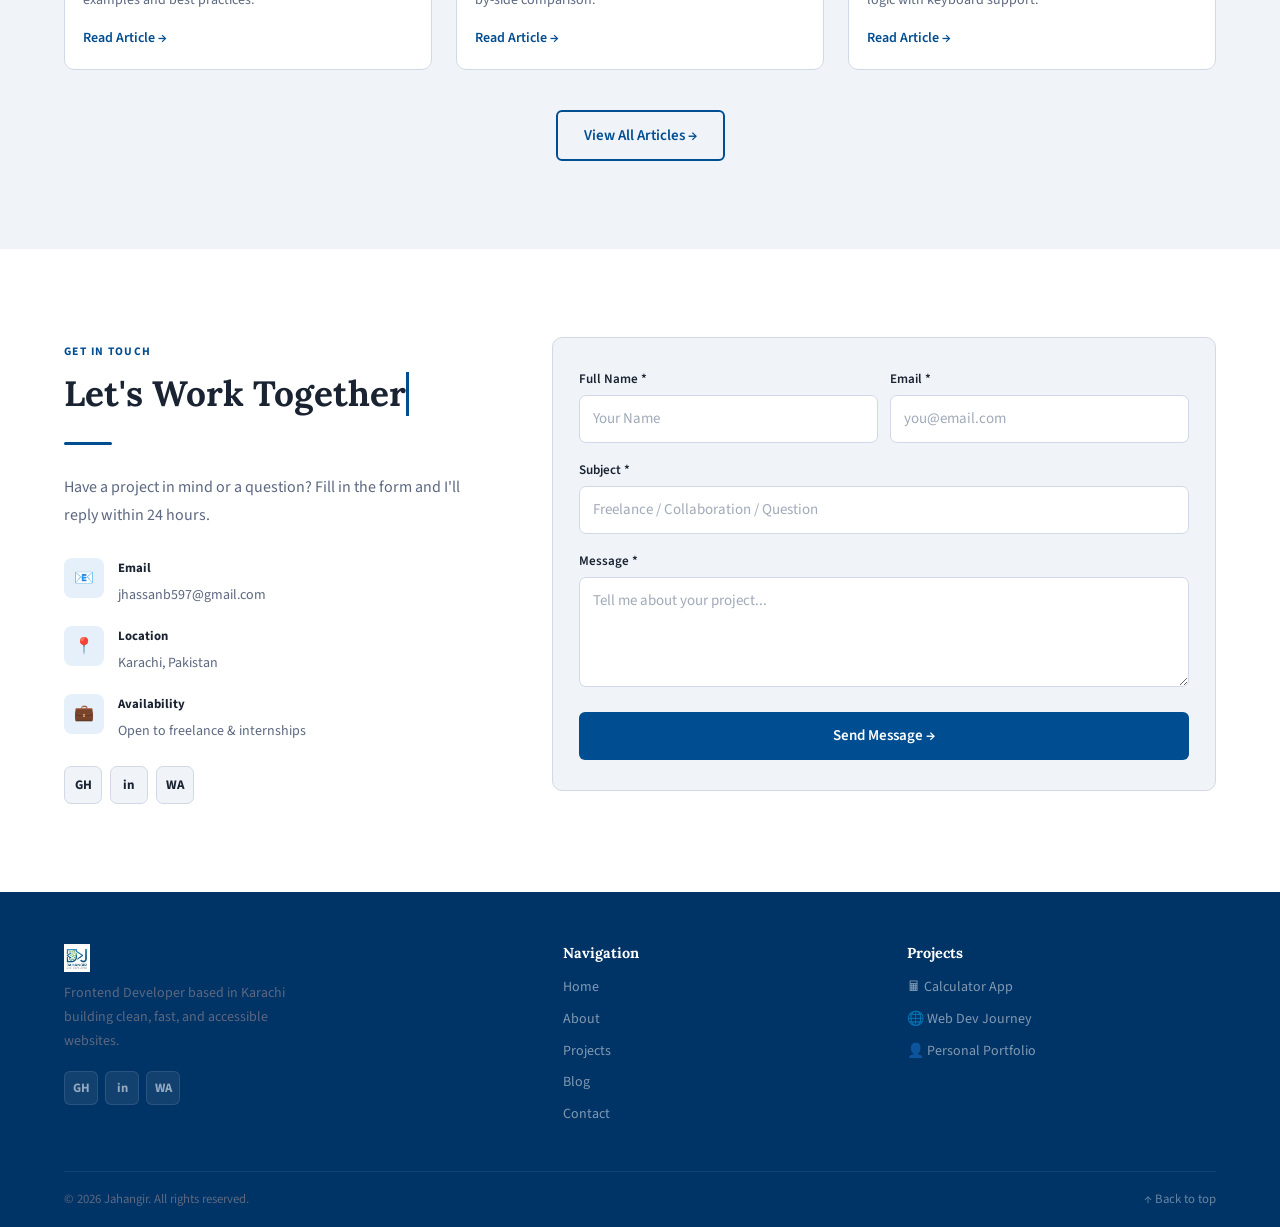
==== commit 9599f52f: "updated about and matrix" ====
--- a/index.html
+++ b/index.html
@@ -13,9 +13,7 @@
 </head>
 <body>
 
-<!-- ═══════════════════════════════
-     HEADER
-═══════════════════════════════ -->
+<!-- HEADER -->
 <header class="header" id="top">
   <nav class="nav">
 
@@ -63,16 +61,15 @@
 
 <main>
 
-<!-- ═══════════════════════════════
-     HERO
-═══════════════════════════════ -->
+<!-- HERO -->
 <section class="hero" id="home">
-  <!-- Full background video -->
+  <!-- Full background video + matrix canvas -->
   <div class="hero-video-bg">
-    <video autoplay loop muted playsinline class="hero-video-full">
+    <video autoplay muted playsinline class="hero-video-full" id="hero-video">
       <source src="assets/images/code.animate.mp4" type="video/mp4">
       Your browser does not support the video tag.
     </video>
+    <canvas id="matrix-bg-canvas" class="hero-matrix-bg"></canvas>
     <div class="hero-video-bg-overlay"></div>
   </div>
 
@@ -95,17 +92,11 @@
       </div>
     </div>
 
-    <!-- Right: Matrix Rain Canvas -->
-    <div class="hero-matrix" aria-hidden="true">
-      <canvas id="matrix-canvas"></canvas>
-    </div>
-
-  </div>
-</section>
-
-<!-- ═══════════════════════════════
-     ABOUT
-═══════════════════════════════ -->
+
+  </div>
+</section>
+
+<!-- ABOUT -->
 <section class="sec-alt" id="about">
   <div class="wrap">
     <div class="about-grid">
@@ -138,9 +129,7 @@
   </div>
 </section>
 
-<!-- ═══════════════════════════════
-     PROJECTS
-═══════════════════════════════ -->
+<!-- PROJECTS -->
 <section class="sec" id="projects">
   <div class="wrap">
     <div class="tc reveal">
@@ -201,9 +190,7 @@
   </div>
 </section>
 
-<!-- ═══════════════════════════════
-     BLOG PREVIEW
-═══════════════════════════════ -->
+<!-- BLOG -->
 <section class="sec-alt" id="blog">
   <div class="wrap">
     <div class="tc reveal">
@@ -259,9 +246,7 @@
   </div>
 </section>
 
-<!-- ═══════════════════════════════
-     CONTACT
-═══════════════════════════════ -->
+<!-- CONTACT -->
 <section class="sec" id="contact">
   <div class="wrap">
     <div class="contact-grid">
@@ -332,9 +317,7 @@
 
 </main>
 
-<!-- ═══════════════════════════════
-     FOOTER
-═══════════════════════════════ -->
+<!-- FOOTER -->
 <footer class="footer">
   <div class="wrap">
     <div class="footer-grid">
--- a/assets/css/style.css
+++ b/assets/css/style.css
@@ -1,4 +1,3 @@
-/* ── Import CSS Modules ── */
 @import url('variables.css');
 @import url('components.css');
 @import url('responsive.css');
--- a/assets/css/matrix-rain.css
+++ b/assets/css/matrix-rain.css
@@ -1,22 +1,16 @@
-/* ============================================
-   CSS Matrix Rain Effect
- ============================================ */
-
-.hero-matrix {
-  position: relative;
-  height: 380px;
-  width: 100%;
-  border-radius: 12px;
-  overflow: hidden;
-  box-shadow: 0 0 40px rgba(0, 255, 65, 0.08), inset 0 0 60px rgba(0, 0, 0, 0.3);
-  border: 1px solid rgba(0, 255, 65, 0.15);
-}
-.hero-matrix canvas {
-  display: block;
+.hero-matrix-bg {
+  position: absolute;
+  inset: 0;
   width: 100%;
   height: 100%;
+  object-fit: cover;
+  display: none;
+  z-index: 0;
+}
+.hero-matrix-bg.active {
+  display: block;
 }
 
 @media (max-width: 768px) {
-  .hero-matrix { height: 240px; max-width: 420px; margin: 0 auto; }
+  .hero-matrix-bg { display: none; }
 }
